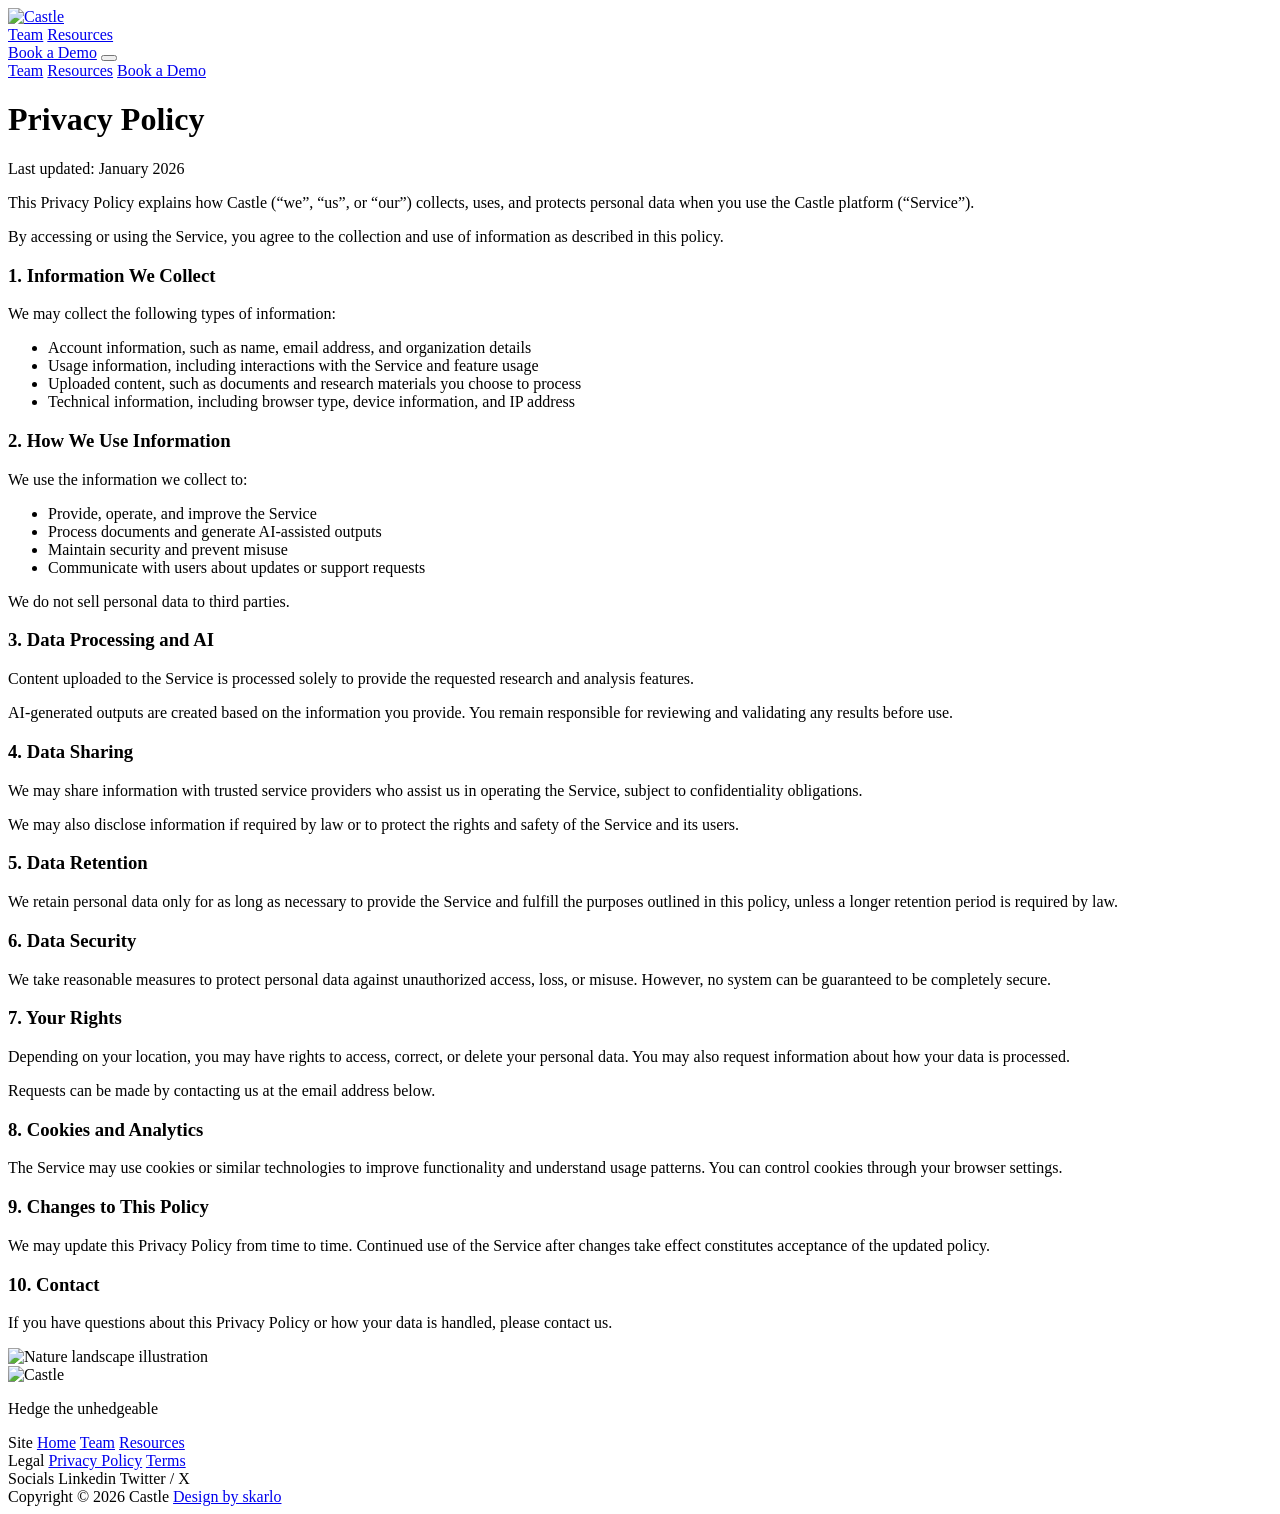
==== privacy-policy/index.html @ 2098bbae "Manifesto radial vignette + sticky bg, centered nav links, sticky featured card Co-Authored-By: Clau" ====
<!DOCTYPE html>
<html lang="en">
<head>
  <meta charset="utf-8">
  <meta name="viewport" content="width=device-width, initial-scale=1">
  <title>Privacy Policy — Castle</title>
  <meta name="description" content="How Castle collects, uses, and protects personal data when you use the Castle platform.">

  <link rel="icon" href="/castle-preview/assets/images/favicon-light.png" media="(prefers-color-scheme: light)">
  <link rel="icon" href="/castle-preview/assets/images/favicon-dark.png" media="(prefers-color-scheme: dark)">

  <!-- Open Graph -->
  <meta property="og:title" content="Privacy Policy — Castle">
  <meta property="og:description" content="How Castle collects, uses, and protects personal data when you use the Castle platform.">
  <meta property="og:image" content="/castle-preview/assets/images/og-image.png">
  <meta property="og:type" content="website">
  <meta name="twitter:card" content="summary_large_image">

  <link rel="preconnect" href="https://fonts.googleapis.com">
  <link rel="preconnect" href="https://fonts.gstatic.com" crossorigin>
  <link href="https://fonts.googleapis.com/css2?family=Geist:wght@400;500;600&family=Geist+Mono:wght@400;500;600;700&family=Hedvig+Letters+Serif:opsz@12..24&display=swap" rel="stylesheet">

  <link rel="stylesheet" href="/castle-preview/assets/css/site.css">
</head>
<body>

  <!-- ============ Navigation ============ -->
  <nav class="site-nav">
    <div class="nav-inner">
      <a class="nav-logo" href="/castle-preview/" aria-label="Castle home">
        <img src="/castle-preview/assets/images/castle-logo-white.svg" alt="Castle">
      </a>
      <div class="nav-links">
        <a href="/castle-preview/team/">Team</a>
        <a href="/castle-preview/resources/">Resources</a>
      </div>
      <div class="nav-right">
        <a class="btn btn-light btn-sm nav-cta" href="https://calendar.app.google/ibrjFeohvhhuPHoo8" target="_blank" rel="noopener">Book a Demo</a>
        <button class="nav-burger" aria-label="Menu" aria-expanded="false">
          <span></span><span></span>
        </button>
      </div>
    </div>
  </nav>
  <div class="mobile-menu">
    <a href="/castle-preview/team/">Team</a>
    <a href="/castle-preview/resources/">Resources</a>
    <a class="btn btn-light btn-sm" href="https://calendar.app.google/ibrjFeohvhhuPHoo8" target="_blank" rel="noopener">Book a Demo</a>
  </div>

  <!-- ============ Privacy Policy ============ -->
  <main class="page-main">
    <div class="legal">
      <h1>Privacy Policy</h1>
      <div class="prose">
        <p>Last updated: January 2026</p>
        <p>This Privacy Policy explains how Castle (&ldquo;we&rdquo;, &ldquo;us&rdquo;, or &ldquo;our&rdquo;) collects, uses, and protects personal data when you use the Castle platform (&ldquo;Service&rdquo;).</p>
        <p>By accessing or using the Service, you agree to the collection and use of information as described in this policy.</p>

        <h3>1. Information We Collect</h3>
        <p>We may collect the following types of information:</p>
        <ul>
          <li>Account information, such as name, email address, and organization details</li>
          <li>Usage information, including interactions with the Service and feature usage</li>
          <li>Uploaded content, such as documents and research materials you choose to process</li>
          <li>Technical information, including browser type, device information, and IP address</li>
        </ul>

        <h3>2. How We Use Information</h3>
        <p>We use the information we collect to:</p>
        <ul>
          <li>Provide, operate, and improve the Service</li>
          <li>Process documents and generate AI-assisted outputs</li>
          <li>Maintain security and prevent misuse</li>
          <li>Communicate with users about updates or support requests</li>
        </ul>
        <p>We do not sell personal data to third parties.</p>

        <h3>3. Data Processing and AI</h3>
        <p>Content uploaded to the Service is processed solely to provide the requested research and analysis features.</p>
        <p>AI-generated outputs are created based on the information you provide. You remain responsible for reviewing and validating any results before use.</p>

        <h3>4. Data Sharing</h3>
        <p>We may share information with trusted service providers who assist us in operating the Service, subject to confidentiality obligations.</p>
        <p>We may also disclose information if required by law or to protect the rights and safety of the Service and its users.</p>

        <h3>5. Data Retention</h3>
        <p>We retain personal data only for as long as necessary to provide the Service and fulfill the purposes outlined in this policy, unless a longer retention period is required by law.</p>

        <h3>6. Data Security</h3>
        <p>We take reasonable measures to protect personal data against unauthorized access, loss, or misuse. However, no system can be guaranteed to be completely secure.</p>

        <h3>7. Your Rights</h3>
        <p>Depending on your location, you may have rights to access, correct, or delete your personal data. You may also request information about how your data is processed.</p>
        <p>Requests can be made by contacting us at the email address below.</p>

        <h3>8. Cookies and Analytics</h3>
        <p>The Service may use cookies or similar technologies to improve functionality and understand usage patterns. You can control cookies through your browser settings.</p>

        <h3>9. Changes to This Policy</h3>
        <p>We may update this Privacy Policy from time to time. Continued use of the Service after changes take effect constitutes acceptance of the updated policy.</p>

        <h3>10. Contact</h3>
        <p>If you have questions about this Privacy Policy or how your data is handled, please contact us.</p>
      </div>
    </div>
  </main>

  <!-- ============ Footer ============ -->
  <footer class="site-footer">
    <div class="footer-art">
      <img src="/castle-preview/assets/images/footer-landscape.webp" alt="Nature landscape illustration" loading="lazy">
    </div>
    <div class="footer-main">
      <div class="footer-brand">
        <img src="/castle-preview/assets/images/castle-logo-white.svg" alt="Castle">
        <p>Hedge the unhedgeable</p>
      </div>
      <div class="footer-cols">
        <div class="footer-col">
          <span class="col-title">Site</span>
          <a href="/castle-preview/">Home</a>
          <a href="/castle-preview/team/">Team</a>
          <a href="/castle-preview/resources/">Resources</a>
        </div>
        <div class="footer-col">
          <span class="col-title">Legal</span>
          <a href="/castle-preview/privacy-policy/">Privacy Policy</a>
          <a href="/castle-preview/terms-of-service/">Terms</a>
        </div>
        <div class="footer-col">
          <span class="col-title">Socials</span>
          <span>Linkedin</span>
          <span>Twitter / X</span>
        </div>
      </div>
    </div>
    <div class="footer-bottom">
      <div class="inner">
        <span>Copyright © 2026 Castle</span>
        <a href="https://skarlo.co" target="_blank" rel="noopener">Design by skarlo</a>
      </div>
    </div>
  </footer>

  <script src="/castle-preview/assets/js/site.js"></script>
</body>
</html>
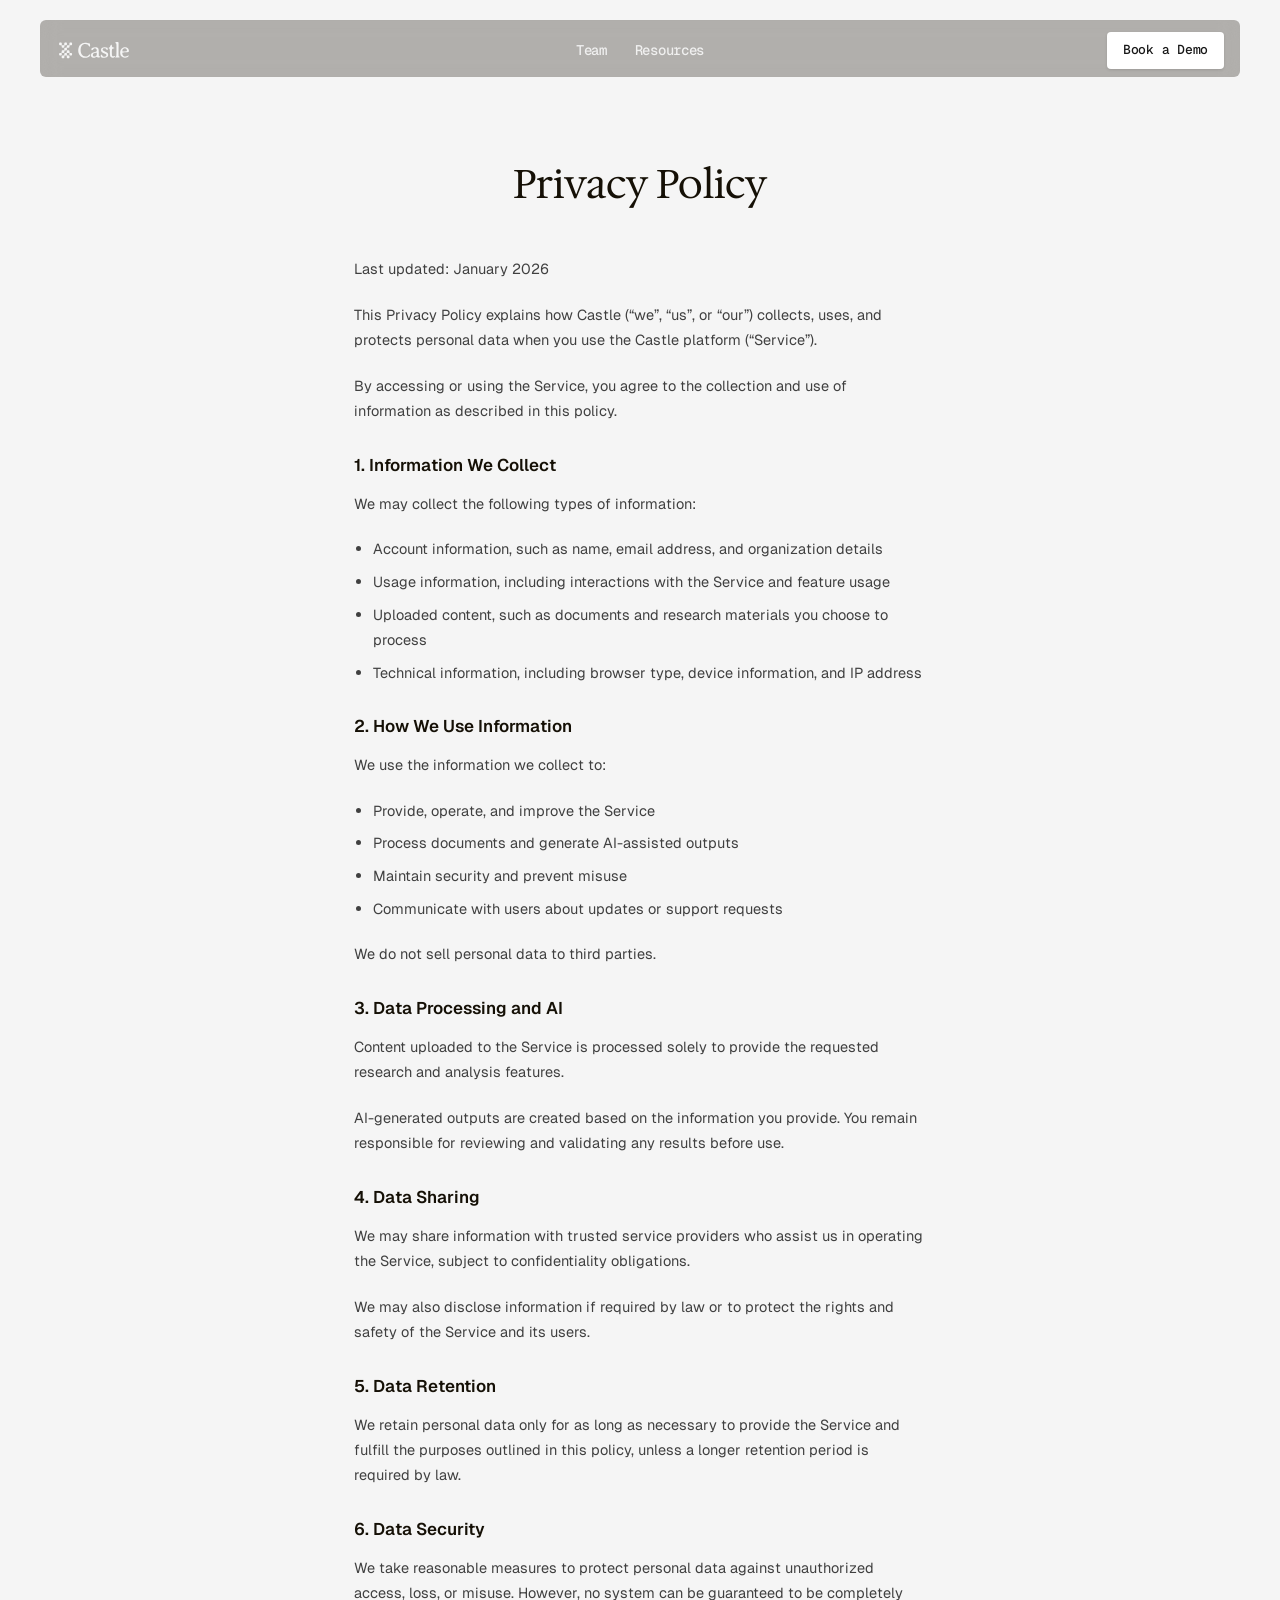
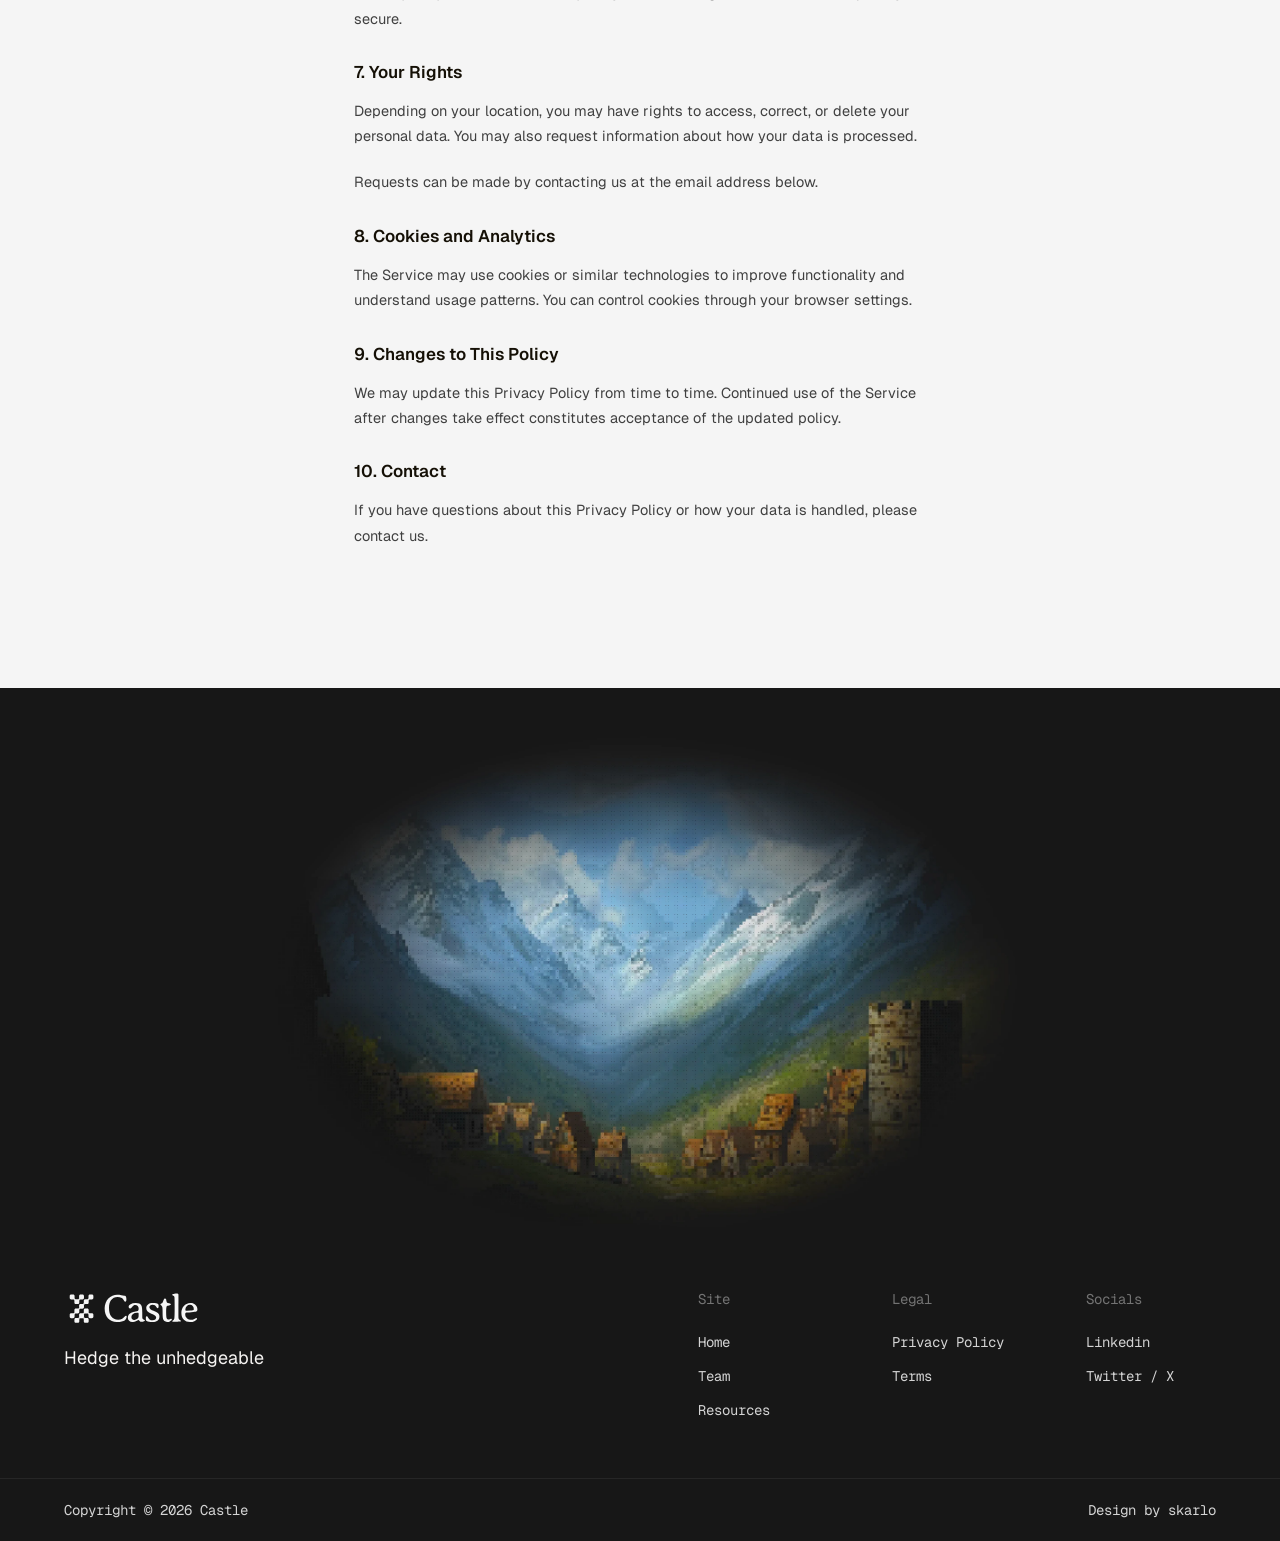
==== commit 06fa282b: "Castle marketing site — clean static source Root-relative paths, ready for any static host. The gh-p" ====
--- a/privacy-policy/index.html
+++ b/privacy-policy/index.html
@@ -6,13 +6,13 @@
   <title>Privacy Policy — Castle</title>
   <meta name="description" content="How Castle collects, uses, and protects personal data when you use the Castle platform.">
 
-  <link rel="icon" href="/castle-preview/assets/images/favicon-light.png" media="(prefers-color-scheme: light)">
-  <link rel="icon" href="/castle-preview/assets/images/favicon-dark.png" media="(prefers-color-scheme: dark)">
+  <link rel="icon" href="/assets/images/favicon-light.png" media="(prefers-color-scheme: light)">
+  <link rel="icon" href="/assets/images/favicon-dark.png" media="(prefers-color-scheme: dark)">
 
   <!-- Open Graph -->
   <meta property="og:title" content="Privacy Policy — Castle">
   <meta property="og:description" content="How Castle collects, uses, and protects personal data when you use the Castle platform.">
-  <meta property="og:image" content="/castle-preview/assets/images/og-image.png">
+  <meta property="og:image" content="/assets/images/og-image.png">
   <meta property="og:type" content="website">
   <meta name="twitter:card" content="summary_large_image">
 
@@ -20,19 +20,19 @@
   <link rel="preconnect" href="https://fonts.gstatic.com" crossorigin>
   <link href="https://fonts.googleapis.com/css2?family=Geist:wght@400;500;600&family=Geist+Mono:wght@400;500;600;700&family=Hedvig+Letters+Serif:opsz@12..24&display=swap" rel="stylesheet">
 
-  <link rel="stylesheet" href="/castle-preview/assets/css/site.css">
+  <link rel="stylesheet" href="/assets/css/site.css">
 </head>
 <body>
 
   <!-- ============ Navigation ============ -->
   <nav class="site-nav">
     <div class="nav-inner">
-      <a class="nav-logo" href="/castle-preview/" aria-label="Castle home">
-        <img src="/castle-preview/assets/images/castle-logo-white.svg" alt="Castle">
+      <a class="nav-logo" href="/" aria-label="Castle home">
+        <img src="/assets/images/castle-logo-white.svg" alt="Castle">
       </a>
       <div class="nav-links">
-        <a href="/castle-preview/team/">Team</a>
-        <a href="/castle-preview/resources/">Resources</a>
+        <a href="/team/">Team</a>
+        <a href="/resources/">Resources</a>
       </div>
       <div class="nav-right">
         <a class="btn btn-light btn-sm nav-cta" href="https://calendar.app.google/ibrjFeohvhhuPHoo8" target="_blank" rel="noopener">Book a Demo</a>
@@ -43,8 +43,8 @@
     </div>
   </nav>
   <div class="mobile-menu">
-    <a href="/castle-preview/team/">Team</a>
-    <a href="/castle-preview/resources/">Resources</a>
+    <a href="/team/">Team</a>
+    <a href="/resources/">Resources</a>
     <a class="btn btn-light btn-sm" href="https://calendar.app.google/ibrjFeohvhhuPHoo8" target="_blank" rel="noopener">Book a Demo</a>
   </div>
 
@@ -109,24 +109,24 @@
   <!-- ============ Footer ============ -->
   <footer class="site-footer">
     <div class="footer-art">
-      <img src="/castle-preview/assets/images/footer-landscape.webp" alt="Nature landscape illustration" loading="lazy">
+      <img src="/assets/images/footer-landscape.webp" alt="Nature landscape illustration" loading="lazy">
     </div>
     <div class="footer-main">
       <div class="footer-brand">
-        <img src="/castle-preview/assets/images/castle-logo-white.svg" alt="Castle">
+        <img src="/assets/images/castle-logo-white.svg" alt="Castle">
         <p>Hedge the unhedgeable</p>
       </div>
       <div class="footer-cols">
         <div class="footer-col">
           <span class="col-title">Site</span>
-          <a href="/castle-preview/">Home</a>
-          <a href="/castle-preview/team/">Team</a>
-          <a href="/castle-preview/resources/">Resources</a>
+          <a href="/">Home</a>
+          <a href="/team/">Team</a>
+          <a href="/resources/">Resources</a>
         </div>
         <div class="footer-col">
           <span class="col-title">Legal</span>
-          <a href="/castle-preview/privacy-policy/">Privacy Policy</a>
-          <a href="/castle-preview/terms-of-service/">Terms</a>
+          <a href="/privacy-policy/">Privacy Policy</a>
+          <a href="/terms-of-service/">Terms</a>
         </div>
         <div class="footer-col">
           <span class="col-title">Socials</span>
@@ -143,6 +143,6 @@
     </div>
   </footer>
 
-  <script src="/castle-preview/assets/js/site.js"></script>
+  <script src="/assets/js/site.js"></script>
 </body>
 </html>
--- a/assets/css/site.css
+++ b/assets/css/site.css
@@ -0,0 +1,730 @@
+/* ==========================================================================
+   Castle — site.css
+   Design system rebuilt from castle.tech (Framer export), hand-maintained.
+   Fonts: Hedvig Letters Serif (headings), Geist (body), Geist Mono (labels/UI)
+   ========================================================================== */
+
+:root {
+  /* Colors */
+  --bg: #f5f5f5;
+  --bg-warm: #f0f0ee;
+  --surface: #ffffff;
+  --ink: #171717;
+  --ink-strong: #151006;
+  --gray-600: #525252;
+  --gray-500: #737373;
+  --gray-400: #a3a3a3;
+  --gray-300: #d4d4d4;
+  --border: #e5e5e5;
+  --teal-deep: #002421;
+  --teal-text: #d9e5e2;
+  --footer-bg: #171717;
+
+  /* Type */
+  --font-serif: "Hedvig Letters Serif", Georgia, serif;
+  --font-sans: "Geist", "Inter", -apple-system, sans-serif;
+  --font-mono: "Geist Mono", "SF Mono", Menlo, monospace;
+
+  /* Layout */
+  --container: 1200px;
+  --container-narrow: 680px;
+  --nav-height: 64px;
+  --radius-sm: 4px;
+  --radius-md: 8px;
+  --radius-lg: 12px;
+}
+
+*, *::before, *::after { box-sizing: border-box; }
+
+html { scroll-behavior: smooth; }
+
+body {
+  margin: 0;
+  background: var(--bg);
+  color: var(--ink);
+  font-family: var(--font-sans);
+  font-size: 16px;
+  line-height: 1.6;
+  -webkit-font-smoothing: antialiased;
+  text-rendering: optimizeLegibility;
+}
+
+img { max-width: 100%; display: block; }
+a { color: inherit; text-decoration: none; }
+
+.container { max-width: var(--container); margin: 0 auto; padding: 0 24px; }
+.container-narrow { max-width: var(--container-narrow); margin: 0 auto; padding: 0 24px; }
+
+/* --------------------------------------------------------------------------
+   Typography
+   -------------------------------------------------------------------------- */
+
+h1, h2, h3, h4 { margin: 0; font-family: var(--font-serif); font-weight: 400; }
+
+.display {
+  font-size: clamp(44px, 6vw, 80px);
+  line-height: 1.1;
+  letter-spacing: -0.02em;
+}
+
+.heading-xl {
+  font-size: clamp(34px, 4vw, 48px);
+  line-height: 1.2;
+  letter-spacing: -0.01em;
+  color: var(--gray-600);
+}
+.heading-xl .accent { color: var(--ink-strong); }
+
+.heading-md {
+  font-size: clamp(26px, 2.6vw, 32px);
+  line-height: 1.3;
+  letter-spacing: -0.01em;
+  color: var(--ink-strong);
+}
+
+.label-mono {
+  font-family: var(--font-mono);
+  font-size: 16px;
+  font-weight: 600;
+  letter-spacing: -0.02em;
+  color: var(--gray-500);
+}
+
+.body-text { color: var(--gray-600); }
+
+/* --------------------------------------------------------------------------
+   Buttons
+   -------------------------------------------------------------------------- */
+
+.btn {
+  display: inline-block;
+  font-family: var(--font-mono);
+  font-size: 13px;
+  font-weight: 500;
+  letter-spacing: -0.02em;
+  border-radius: var(--radius-sm);
+  padding: 12px 24px;
+  transition: opacity .2s ease, transform .2s ease;
+  cursor: pointer;
+  border: none;
+}
+.btn:hover { opacity: .85; }
+.btn:active { transform: scale(.98); }
+
+.btn-light { background: #ffffff; color: var(--ink); box-shadow: 0 1px 3px rgba(0,0,0,.12); }
+.btn-dark  { background: var(--ink); color: #ffffff; }
+.btn-sm    { padding: 8px 16px; }
+
+/* --------------------------------------------------------------------------
+   Navigation
+   -------------------------------------------------------------------------- */
+
+/* Floating centered pill, matching the Framer original:
+   1200px max, 20px from top, 6px radius, dark translucent + blur */
+.site-nav {
+  position: fixed;
+  top: 0; left: 0; right: 0;
+  z-index: 100;
+  color: #f5f5f5;
+  padding: 20px 24px 0;
+  pointer-events: none; /* outer strip is just a positioning frame */
+}
+.site-nav .nav-inner {
+  pointer-events: auto;
+  max-width: var(--container);
+  margin: 0 auto;
+  padding: 12px 16px;
+  height: 57px;
+  border-radius: 6px;
+  background: rgba(21, 16, 6, .30);
+  -webkit-backdrop-filter: blur(10px);
+  backdrop-filter: blur(10px);
+  display: grid;
+  grid-template-columns: 1fr auto 1fr; /* logo | centered links | CTA */
+  align-items: center;
+  gap: 24px;
+}
+.nav-logo { justify-self: start; }
+.nav-right { justify-self: end; display: flex; align-items: center; gap: 12px; }
+@media (max-width: 1023px) {
+  .site-nav { padding: 12px 12px 0; }
+}
+.nav-logo { display: flex; align-items: center; color: #f5f5f5; }
+.nav-logo svg, .nav-logo img { height: 22px; width: auto; }
+
+.nav-links {
+  justify-self: center;
+  display: flex;
+  align-items: center;
+  gap: 28px;
+  font-family: var(--font-mono);
+  font-size: 14px;
+  font-weight: 500;
+  letter-spacing: -0.02em;
+}
+.nav-links a { opacity: .92; transition: opacity .2s; }
+.nav-links a:hover { opacity: 1; text-decoration: underline; text-underline-offset: 4px; }
+
+/* Mobile menu */
+.nav-burger {
+  display: none;
+  background: none; border: none; cursor: pointer;
+  width: 40px; height: 40px;
+  flex-direction: column; align-items: center; justify-content: center; gap: 6px;
+}
+.nav-burger span { display: block; width: 22px; height: 2px; background: currentColor; border-radius: 1px; transition: transform .25s, opacity .25s; }
+.nav-burger.open span:nth-child(1) { transform: translateY(4px) rotate(45deg); }
+.nav-burger.open span:nth-child(2) { transform: translateY(-4px) rotate(-45deg); }
+
+.mobile-menu {
+  display: none;
+  position: fixed;
+  top: 76px; left: 12px; right: 12px;
+  z-index: 99;
+  background: rgba(23, 23, 23, .96);
+  -webkit-backdrop-filter: blur(10px);
+  backdrop-filter: blur(10px);
+  border-radius: 6px;
+  padding: 24px;
+  flex-direction: column;
+  gap: 20px;
+  font-family: var(--font-mono);
+  font-size: 16px;
+  color: #f5f5f5;
+}
+.mobile-menu.open { display: flex; }
+
+@media (max-width: 1023px) {
+  .nav-links, .nav-cta { display: none; }
+  .nav-burger { display: flex; }
+}
+
+/* --------------------------------------------------------------------------
+   Hero
+   -------------------------------------------------------------------------- */
+
+.hero {
+  position: relative;
+  min-height: 100vh;
+  display: flex;
+  align-items: center;
+  justify-content: center;
+  text-align: center;
+  color: #ffffff;
+  overflow: hidden;
+  background: #1c2a24; /* fallback while WebGL scene loads */
+}
+.hero-bg {
+  position: absolute;
+  inset: 0;
+  width: 100%;
+  height: 100%;
+  opacity: .95;          /* matches Framer's targetOpacity on the scene */
+  will-change: transform; /* parallax: site.js moves this at 70% scroll speed */
+}
+.hero-bg canvas { width: 100%; height: 100%; display: block; }
+.hero::after {
+  content: "";
+  position: absolute;
+  inset: 0;
+  background: linear-gradient(to bottom, rgba(0,0,0,.18), rgba(0,0,0,0) 30%, rgba(0,0,0,0) 70%, rgba(0,0,0,.25));
+  pointer-events: none;
+}
+.hero-content {
+  position: relative;
+  z-index: 2;
+  max-width: 820px;
+  padding: 0 24px;
+  display: flex;
+  flex-direction: column;
+  align-items: center;
+  gap: 28px;
+}
+.hero-content p {
+  margin: 0;
+  max-width: 660px;
+  font-size: 18px;
+  font-weight: 500;
+  line-height: 1.3;
+  letter-spacing: -0.01em;
+  text-shadow: 0 1px 12px rgba(0,0,0,.25);
+}
+
+/* --------------------------------------------------------------------------
+   Section scaffolding
+   -------------------------------------------------------------------------- */
+
+.section { padding: 120px 0; }
+.section-header { text-align: center; max-width: 560px; margin: 0 auto 64px; }
+.section-header p { margin: 16px auto 0; color: var(--gray-600); font-size: 16px; max-width: 480px; }
+
+/* Scroll-in reveal — rise + fade like the Framer appear effect
+   (40px, ~0.8s, strong decel; stagger delays set by site.js) */
+.reveal {
+  opacity: 0;
+  transform: translateY(40px);
+  transition: opacity .8s cubic-bezier(.22, 1, .36, 1), transform .8s cubic-bezier(.22, 1, .36, 1);
+}
+.reveal.in { opacity: 1; transform: none; }
+@media (prefers-reduced-motion: reduce) {
+  .reveal { opacity: 1; transform: none; transition: none; }
+}
+
+/* Hero content rises on page load */
+@keyframes rise-in {
+  from { opacity: 0; transform: translateY(40px); }
+  to   { opacity: 1; transform: none; }
+}
+.hero-content > * { animation: rise-in .9s cubic-bezier(.22, 1, .36, 1) both; }
+.hero-content > *:nth-child(2) { animation-delay: .12s; }
+.hero-content > *:nth-child(3) { animation-delay: .24s; }
+@media (prefers-reduced-motion: reduce) {
+  .hero-content > * { animation: none; }
+}
+
+/* --------------------------------------------------------------------------
+   Key features (Detect / Protect / Track)
+   -------------------------------------------------------------------------- */
+
+.features-grid {
+  display: grid;
+  grid-template-columns: repeat(3, 1fr);
+  gap: 24px;
+}
+.feature-card {
+  background: var(--surface);
+  border: 1px solid var(--border);
+  border-radius: var(--radius-md);
+  padding: 28px;
+  display: flex;
+  flex-direction: column;
+}
+.feature-card .art {
+  height: 260px;
+  display: flex;
+  align-items: center;
+  justify-content: center;
+  margin-bottom: 24px;
+}
+.feature-card .art img { max-height: 100%; width: auto; }
+.feature-card h3 {
+  font-family: var(--font-mono);
+  font-size: 15px;
+  font-weight: 600;
+  letter-spacing: -0.01em;
+  color: var(--ink);
+  margin-bottom: 10px;
+}
+.feature-card p { margin: 0; font-size: 14.5px; color: var(--gray-600); line-height: 1.55; }
+
+@media (max-width: 900px) {
+  .features-grid { grid-template-columns: 1fr; max-width: 480px; margin: 0 auto; }
+}
+
+/* --------------------------------------------------------------------------
+   Manifesto (dark, word-reveal on scroll)
+   -------------------------------------------------------------------------- */
+
+.manifesto {
+  position: relative;
+  background: var(--teal-deep);
+  color: var(--teal-text);
+}
+/* The WebGL pattern is a pinned, viewport-tall layer the text scrolls over,
+   masked with a radial gradient so it fades to plain dark teal at the edges
+   (keeps the centered text legible) — same as the Framer original.
+   NOTE: the -100vh pull-up lives on .manifesto-inner, NOT on the sticky
+   element — a negative margin on the sticky element itself would extend its
+   sticky range past the section and make the pattern bleed over the next one. */
+.manifesto-bg {
+  position: sticky;
+  top: 0;
+  height: 100vh;
+  width: 100%;
+  pointer-events: none;
+  -webkit-mask-image: radial-gradient(50% 50% at 50% 50%, #000 0%, transparent 100%);
+  mask-image: radial-gradient(50% 50% at 50% 50%, #000 0%, transparent 100%);
+}
+.manifesto-bg canvas { width: 100%; height: 100%; display: block; }
+/* The pattern's 100vh flow slot comes first, so the text begins one screen
+   below and scrolls up into the pinned pattern (matches the original's pacing:
+   a beat of pure pattern, then text passes through, then both leave together). */
+.manifesto-inner {
+  position: relative;
+  z-index: 2;
+  max-width: 640px;
+  margin: 0 auto;
+  padding: 60px 24px 240px;
+  display: flex;
+  flex-direction: column;
+  gap: 140px;
+  text-align: center;
+}
+.manifesto-block {
+  font-family: var(--font-mono);
+  font-size: 19px;
+  font-weight: 500;
+  line-height: 1.65;
+  letter-spacing: -0.01em;
+  margin: 0;
+}
+.manifesto-block.large { font-size: 28px; }
+/* Words sit dim (0.10, like the original) and cascade to full brightness in a
+   quick wave when the block crosses ~60% of the viewport; the wave reverses
+   when scrolling back up. Per-word delays (--d) are set by site.js. */
+.manifesto-block .w { opacity: .1; transition: opacity .35s ease; transition-delay: 0s; }
+.manifesto-block.lit .w { opacity: 1; transition-delay: var(--d, 0s); }
+@media (prefers-reduced-motion: reduce) {
+  .manifesto-block .w { opacity: 1; }
+}
+
+/* --------------------------------------------------------------------------
+   Product (sticky header + panels)
+   -------------------------------------------------------------------------- */
+
+.product { background: var(--bg-warm); padding: 100px 0 0; }
+.product-header {
+  position: sticky;
+  top: 0;
+  text-align: center;
+  padding: 96px 24px 40px;
+}
+.product-header p { margin: 14px auto 0; max-width: 460px; color: var(--gray-600); font-size: 16px; }
+
+/* Card deck: every panel is a full-viewport sticky block pinned at the top,
+   so each card slides up over the previous one (matches the Framer original).
+   Panels are transparent — only the cards are opaque — so the sticky header
+   above stays visible the whole way through. */
+.product-panel {
+  position: sticky;
+  top: 0;
+  height: 100vh;
+  display: flex;
+  align-items: center;
+  padding-top: 240px; /* keeps pinned cards below the sticky header */
+}
+.product-card {
+  background: var(--surface);
+  border: 1px solid var(--border);
+  border-radius: var(--radius-lg);
+  padding: 20px;
+  width: 100%;
+  max-width: var(--container);
+  margin: 0 auto;
+  display: grid;
+  grid-template-columns: 1.15fr 1fr;
+  gap: 48px;
+  align-items: center;
+}
+.product-card.flip { grid-template-columns: 1fr 1.15fr; }
+.product-card.flip .product-art { order: 2; }
+.product-card.flip .product-copy { order: 1; padding-left: 48px; }
+
+.product-art img { width: 100%; border-radius: var(--radius-md); }
+.product-copy { padding-right: 48px; }
+.product-copy .label-mono { display: block; margin-bottom: 14px; }
+.product-copy h3 { margin-bottom: 14px; }
+.product-copy p { margin: 0; color: var(--gray-600); font-size: 16px; }
+
+@media (max-width: 900px) {
+  .product-card, .product-card.flip { grid-template-columns: 1fr; gap: 24px; }
+  .product-card.flip .product-art { order: 0; }
+  .product-card.flip .product-copy { order: 0; padding-left: 0; }
+  .product-copy { padding: 0 8px 12px; }
+  /* no deck on small screens — cards stack normally */
+  .product-panel { position: static; height: auto; padding: 32px 0; }
+  .product-header { position: static; padding-top: 24px; }
+  .product { padding-bottom: 48px; }
+}
+
+/* --------------------------------------------------------------------------
+   Blog cards
+   -------------------------------------------------------------------------- */
+
+.blog-grid {
+  display: grid;
+  grid-template-columns: repeat(3, 1fr);
+  gap: 24px;
+}
+.blog-card {
+  background: var(--surface);
+  border: 1px solid var(--border);
+  border-radius: var(--radius-md);
+  padding: 12px;
+  transition: transform .25s ease, box-shadow .25s ease;
+}
+.blog-card:hover { transform: translateY(-4px); box-shadow: 0 12px 32px rgba(0,0,0,.08); }
+.blog-card img.cover { width: 100%; aspect-ratio: 16/10; object-fit: cover; border-radius: var(--radius-sm); }
+.blog-card .blog-title {
+  font-family: var(--font-mono);
+  font-size: 15px;
+  font-weight: 600;
+  letter-spacing: -0.01em;
+  color: var(--ink);
+  margin: 16px 4px 10px;
+}
+.blog-meta {
+  display: flex;
+  align-items: center;
+  gap: 8px;
+  margin: 0 4px 8px;
+  font-family: var(--font-mono);
+  font-size: 13px;
+  color: var(--gray-500);
+}
+.blog-meta img { width: 20px; height: 20px; border-radius: 50%; }
+
+.blog-cta { text-align: center; margin-top: 48px; }
+
+@media (max-width: 900px) {
+  .blog-grid { grid-template-columns: 1fr; max-width: 480px; margin: 0 auto; }
+}
+
+/* --------------------------------------------------------------------------
+   Logos / investors
+   -------------------------------------------------------------------------- */
+
+.logos { padding: 110px 0 130px; text-align: center; }
+.logos .label-mono { font-size: 14px; }
+.backed-row {
+  display: flex;
+  align-items: center;
+  justify-content: center;
+  gap: 36px;
+  margin: 28px 0 64px;
+}
+.backed-row img { height: 30px; width: auto; }
+
+.marquee {
+  overflow: hidden;
+  position: relative;
+  margin-top: 28px;
+  -webkit-mask-image: linear-gradient(to right, transparent, black 12%, black 88%, transparent);
+  mask-image: linear-gradient(to right, transparent, black 12%, black 88%, transparent);
+}
+.marquee-track {
+  display: flex;
+  align-items: center;
+  gap: 90px;
+  width: max-content;
+  animation: marquee 32s linear infinite;
+  padding: 8px 45px;
+}
+.marquee-track img, .marquee-track svg { height: 24px; width: auto; opacity: .55; }
+@keyframes marquee {
+  from { transform: translateX(0); }
+  to   { transform: translateX(-50%); }
+}
+@media (prefers-reduced-motion: reduce) {
+  .marquee-track { animation: none; }
+}
+
+/* --------------------------------------------------------------------------
+   Footer
+   -------------------------------------------------------------------------- */
+
+.site-footer {
+  background: var(--footer-bg);
+  color: var(--gray-300);
+  padding-top: 48px;
+}
+.footer-art {
+  max-width: 780px;
+  margin: 0 auto;
+}
+/* no CSS vignette — the dark feathered edges are baked into the image itself */
+.footer-art img { width: 100%; }
+.footer-main {
+  max-width: var(--container);
+  margin: 48px auto 0;
+  padding: 0 24px 56px;
+  display: flex;
+  flex-wrap: wrap;
+  justify-content: space-between;
+  gap: 48px;
+}
+.footer-brand { display: flex; flex-direction: column; align-items: flex-start; gap: 16px; color: #f5f5f5; }
+.footer-brand svg, .footer-brand img { height: 40px; width: auto; }
+.footer-brand p { margin: 0; font-size: 18px; color: #f5f3f1; }
+
+.footer-cols { display: flex; gap: 64px; flex-wrap: wrap; }
+.footer-col {
+  display: flex;
+  flex-direction: column;
+  gap: 12px;
+  min-width: 130px;
+  font-family: var(--font-mono);
+  font-size: 14px;
+}
+.footer-col .col-title { color: var(--gray-500); font-size: 14px; margin-bottom: 8px; }
+.footer-col a:hover { text-decoration: underline; text-underline-offset: 4px; }
+.footer-col span { color: var(--gray-300); }
+
+.footer-bottom {
+  border-top: 1px solid #262626;
+  font-family: var(--font-mono);
+  font-size: 14px;
+  color: var(--gray-300);
+}
+.footer-bottom .inner {
+  max-width: var(--container);
+  margin: 0 auto;
+  padding: 20px 24px;
+  display: flex;
+  justify-content: space-between;
+  align-items: center;
+  gap: 16px;
+}
+.footer-bottom a:hover { text-decoration: underline; text-underline-offset: 4px; }
+
+/* --------------------------------------------------------------------------
+   Page hero (interior pages: Team, Resources, legal)
+   -------------------------------------------------------------------------- */
+
+.page-main { padding-top: calc(var(--nav-height) + 64px); }
+
+/* Team */
+.team-hero { text-align: center; padding: 48px 24px 64px; }
+.team-hero h1 { font-size: clamp(36px, 5vw, 56px); letter-spacing: -0.015em; color: var(--ink-strong); }
+.team-hero p { margin: 16px auto 0; color: var(--gray-600); }
+.team-section { position: relative; overflow: hidden; }
+.team-bg { position: absolute; inset: 0; pointer-events: none; }
+.team-bg canvas { width: 100%; height: 100%; }
+.team-grid {
+  position: relative;
+  z-index: 2;
+  display: grid;
+  grid-template-columns: repeat(4, 1fr);
+  gap: 20px;
+  max-width: 1080px;
+  margin: 0 auto;
+  padding: 0 24px 140px;
+}
+.team-card {
+  background: var(--surface);
+  border: 1px solid var(--border);
+  border-radius: var(--radius-md);
+  padding: 14px 14px 18px;
+}
+.team-card .photo img { width: 100%; border-radius: var(--radius-sm); }
+.team-card .role {
+  font-family: var(--font-mono);
+  font-size: 11.5px;
+  color: var(--gray-500);
+  margin: 14px 2px 4px;
+}
+.team-card .name-row {
+  display: flex;
+  align-items: center;
+  justify-content: space-between;
+  gap: 8px;
+  margin: 0 2px 10px;
+}
+.team-card .name-row h3 { font-size: 19px; color: var(--ink-strong); }
+.team-card .name-row a { color: var(--gray-500); display: flex; }
+.team-card .name-row a:hover { color: var(--ink); }
+.team-card .facts {
+  display: flex;
+  flex-direction: column;
+  gap: 4px;
+  font-family: var(--font-mono);
+  font-size: 12px;
+  color: var(--gray-500);
+  margin: 0 2px;
+}
+@media (max-width: 1023px) { .team-grid { grid-template-columns: repeat(2, 1fr); } }
+@media (max-width: 600px)  { .team-grid { grid-template-columns: 1fr; max-width: 380px; } }
+
+/* --------------------------------------------------------------------------
+   Resources index
+   -------------------------------------------------------------------------- */
+
+.resources-header { max-width: var(--container); margin: 0 auto; padding: 24px 24px 40px; }
+.resources-header h1 { font-size: clamp(34px, 4vw, 48px); color: var(--ink-strong); }
+
+.resources-grid {
+  max-width: var(--container);
+  margin: 0 auto;
+  padding: 0 24px 140px;
+  display: grid;
+  grid-template-columns: 1.4fr 1fr;
+  gap: 24px;
+  align-items: start;
+}
+.resources-col { display: flex; flex-direction: column; gap: 24px; }
+/* featured card pins while the right-hand article list scrolls past it */
+.resources-grid > .blog-card.featured { position: sticky; top: 100px; align-self: start; }
+@media (max-width: 900px) {
+  .resources-grid { grid-template-columns: 1fr; }
+  .resources-grid > .blog-card.featured { position: static; }
+}
+
+/* --------------------------------------------------------------------------
+   Article pages
+   -------------------------------------------------------------------------- */
+
+.article { max-width: var(--container-narrow); margin: 0 auto; padding: 16px 24px 120px; }
+.article .back-link {
+  font-family: var(--font-mono);
+  font-size: 13px;
+  color: var(--gray-500);
+  display: inline-flex;
+  align-items: center;
+  gap: 6px;
+  margin-bottom: 40px;
+}
+.article .back-link:hover { color: var(--ink); }
+.article h1 {
+  text-align: center;
+  font-size: clamp(32px, 4.5vw, 44px);
+  letter-spacing: -0.015em;
+  color: var(--ink-strong);
+}
+.article .blog-meta { justify-content: center; margin: 18px 0 36px; }
+.article .cover {
+  width: 100%;
+  border-radius: var(--radius-lg);
+  margin-bottom: 48px;
+}
+
+.prose { color: #404040; font-size: 16.5px; line-height: 1.75; }
+.prose p { margin: 0 0 1.4em; }
+.prose strong { color: var(--ink); font-weight: 600; }
+.prose h2 { font-size: 28px; color: var(--ink-strong); margin: 1.8em 0 .7em; }
+.prose h3 { font-size: 22px; color: var(--ink-strong); margin: 1.6em 0 .6em; }
+.prose ul, .prose ol { margin: 0 0 1.4em; padding-left: 1.3em; }
+.prose li { margin-bottom: .5em; }
+.prose a { text-decoration: underline; text-underline-offset: 3px; }
+.prose blockquote {
+  margin: 1.6em 0;
+  padding-left: 20px;
+  border-left: 3px solid var(--gray-300);
+  color: var(--gray-600);
+}
+
+/* Legal pages */
+.legal { max-width: 620px; margin: 0 auto; padding: 24px 24px 120px; }
+.legal h1 { text-align: center; font-size: clamp(30px, 4vw, 40px); color: var(--ink-strong); margin-bottom: 40px; }
+.legal .prose { font-size: 14.5px; }
+.legal .prose h3, .legal .prose h2 { font-size: 17px; font-family: var(--font-sans); font-weight: 600; }
+
+/* --------------------------------------------------------------------------
+   404
+   -------------------------------------------------------------------------- */
+
+.page-404 {
+  position: relative;
+  min-height: 100vh;
+  background: #171717;
+  color: #f5f5f5;
+  display: flex;
+  align-items: center;
+  justify-content: center;
+  text-align: center;
+  overflow: hidden;
+}
+.page-404 .bg { position: absolute; inset: 0; }
+.page-404 .bg canvas { width: 100%; height: 100%; }
+.page-404 .content { position: relative; z-index: 2; display: flex; flex-direction: column; align-items: center; gap: 16px; padding: 0 24px; }
+.page-404 h1 { font-family: var(--font-mono); font-size: 28px; font-weight: 700; }
+.page-404 p { font-family: var(--font-mono); font-size: 14px; margin: 0 0 12px; color: var(--gray-300); }
